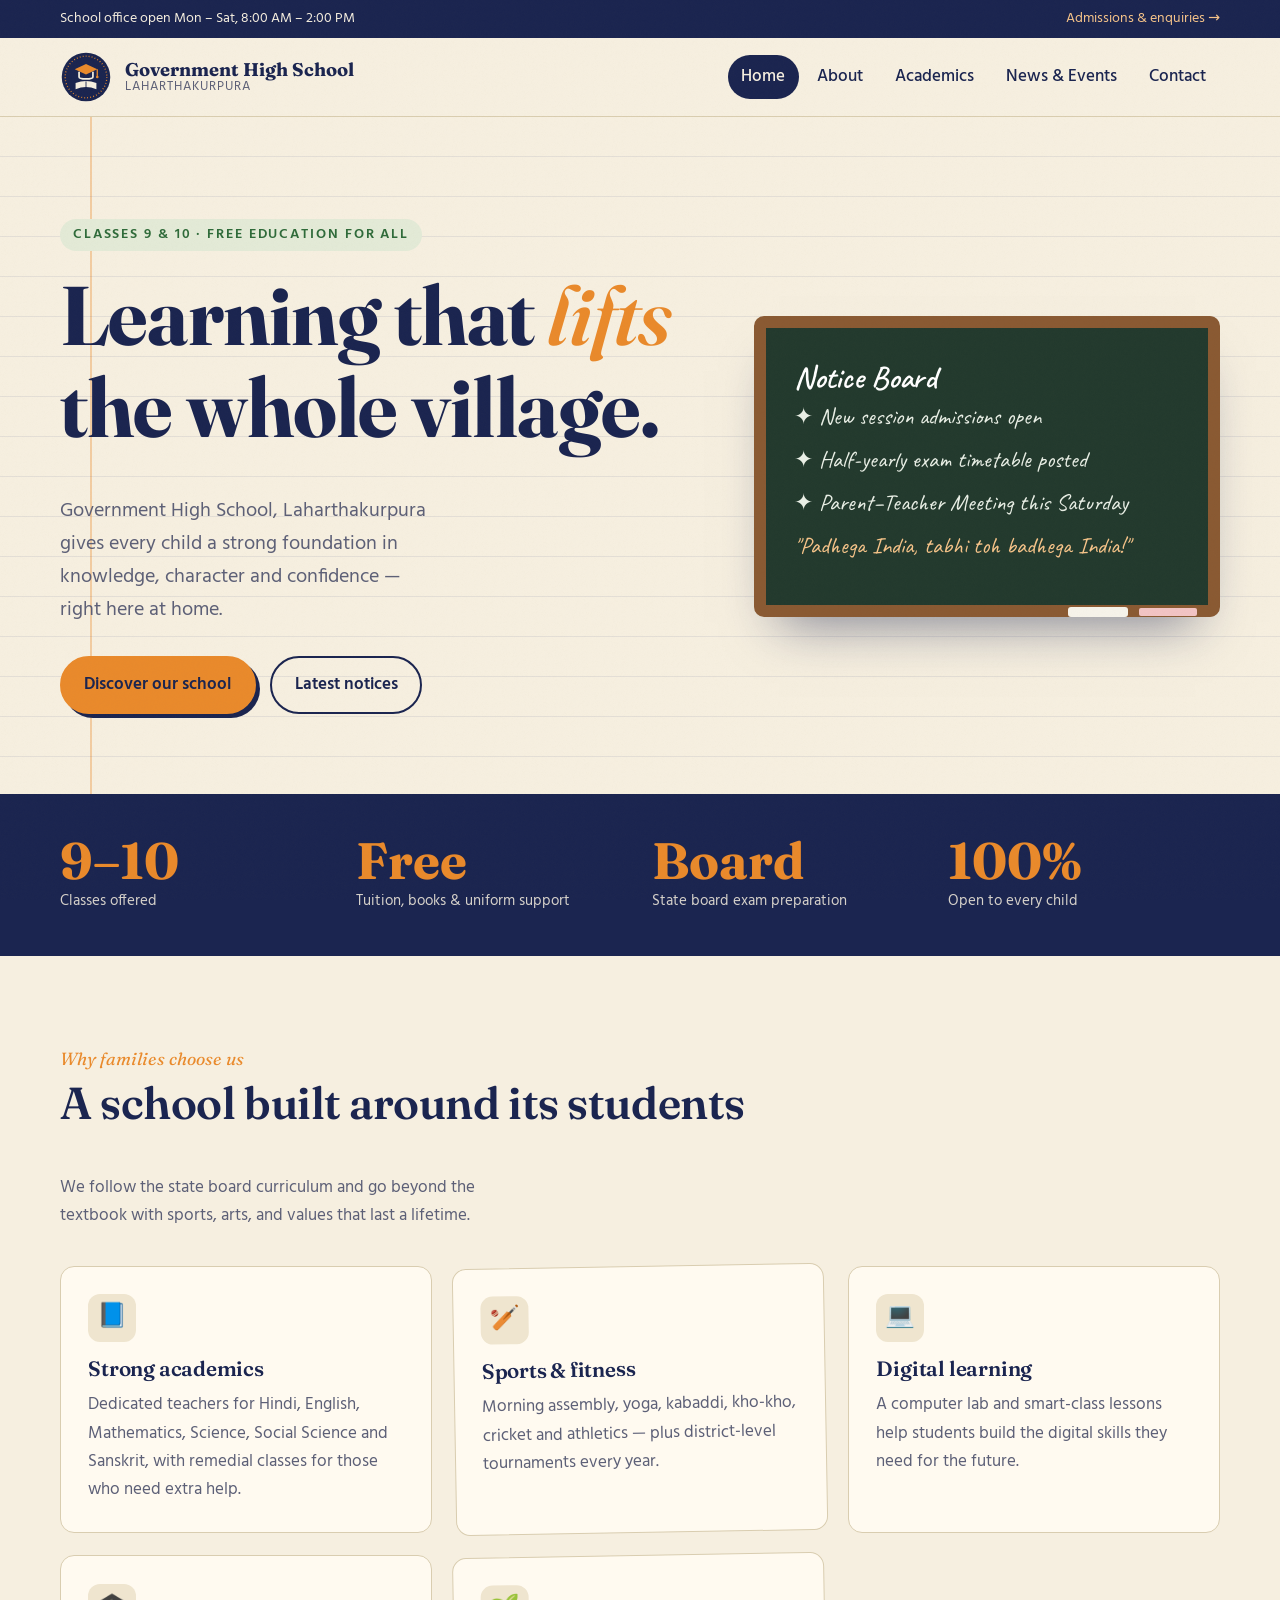
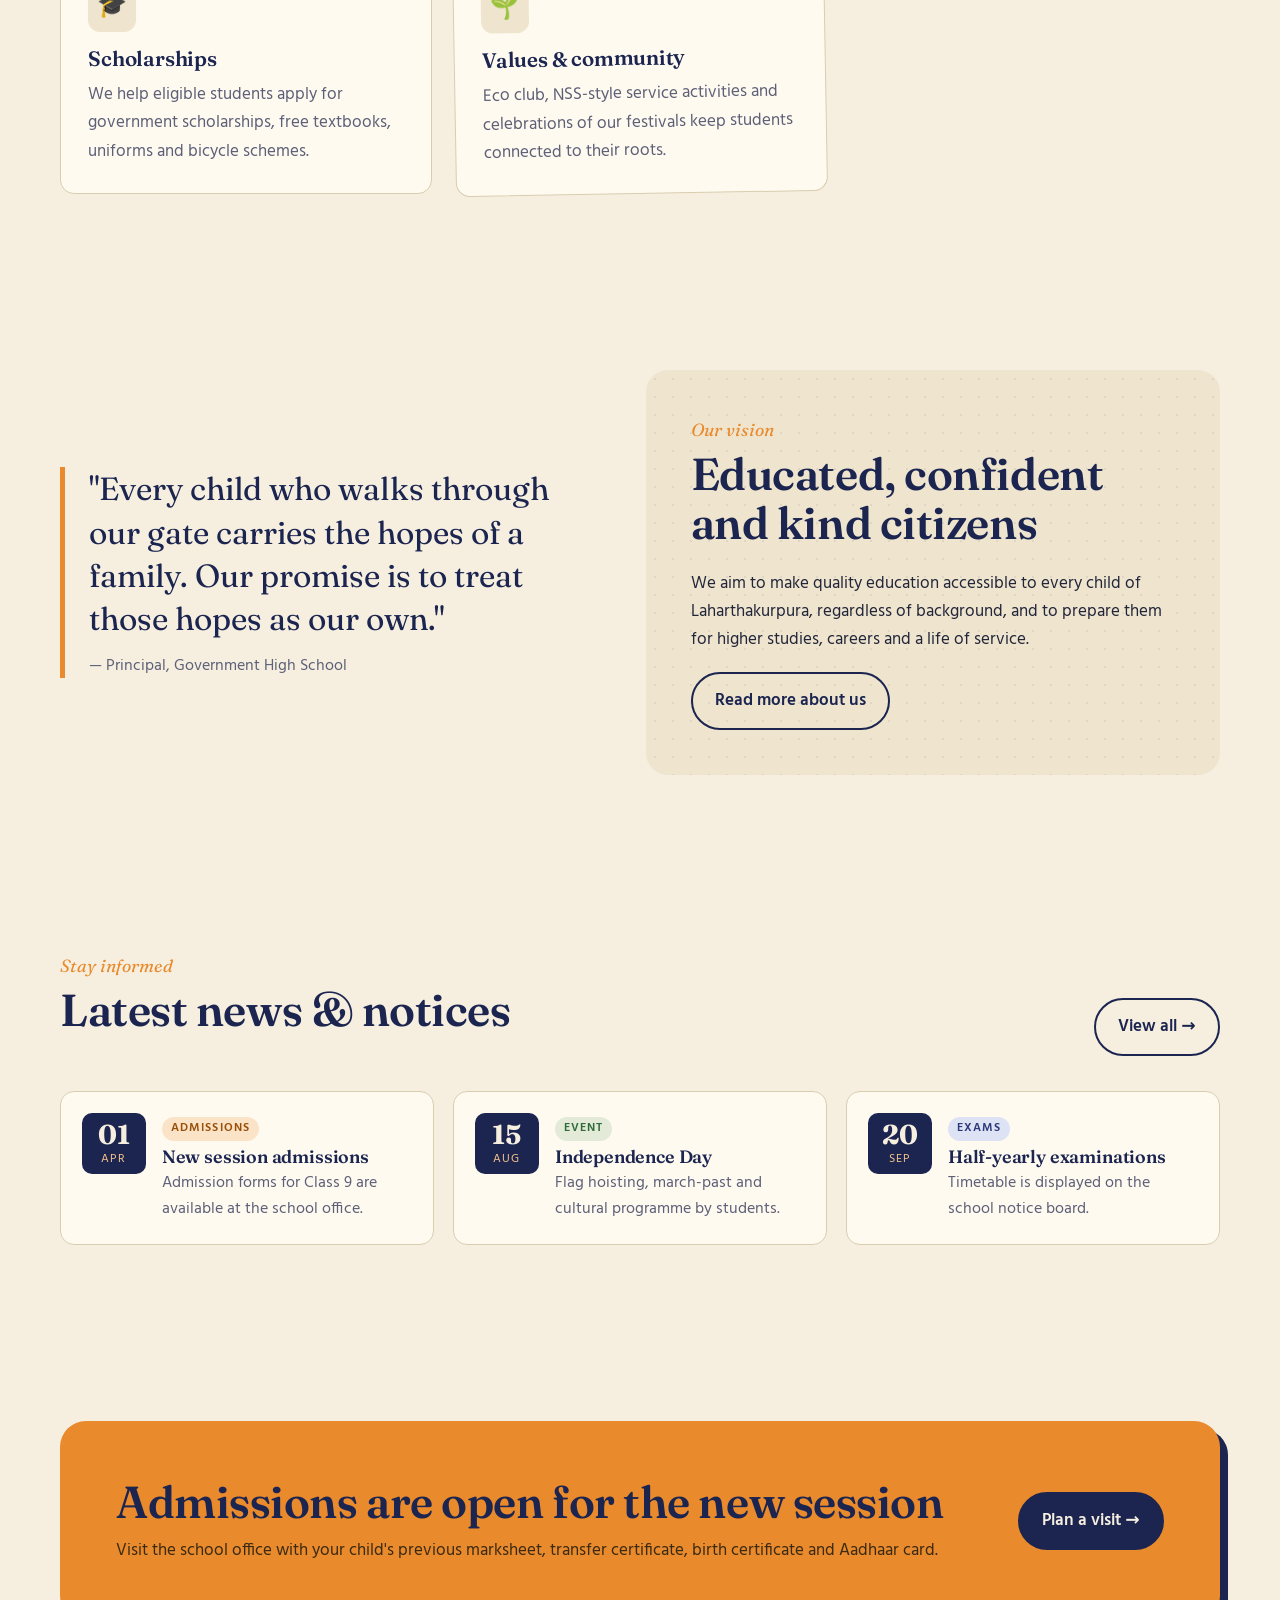
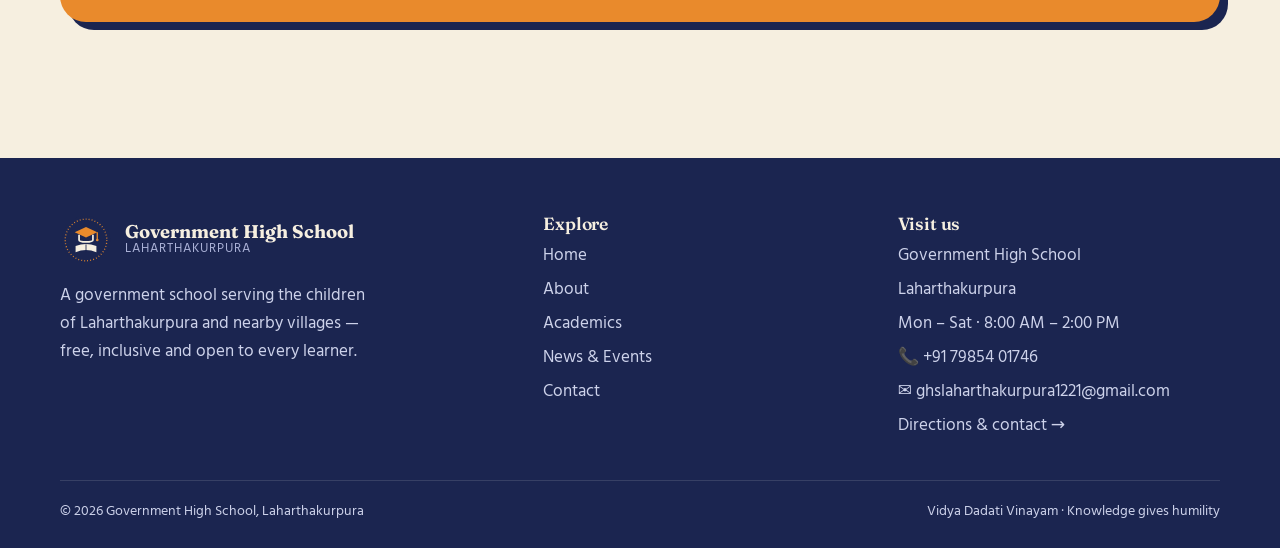
==== index.html @ e03aa651 "Initial commit via Netlify [skip ci]" ====
<!doctype html>
<html lang="en">
<head>
<meta charset="utf-8">
<meta name="viewport" content="width=device-width, initial-scale=1">
<title>Government High School, Laharthakurpura</title>
<meta name="description" content="Official website of Government High School, Laharthakurpura — academics, admissions, news and events.">
<link rel="icon" href="/favicon.svg" type="image/svg+xml">
<link rel="preconnect" href="https://fonts.googleapis.com">
<link rel="preconnect" href="https://fonts.gstatic.com" crossorigin>
<link href="https://fonts.googleapis.com/css2?family=Caveat:wght@500;700&family=Fraunces:ital,opsz,wght@0,9..144,500..700;1,9..144,500..700&family=Hind:wght@400;500;600&display=swap" rel="stylesheet">
<link rel="stylesheet" href="/assets/styles.css">
</head>
<body>
<a class="skip" href="#main">Skip to content</a>
<div class="strip"><div class="wrap">
  <span>School office open Mon – Sat, 8:00 AM – 2:00 PM</span>
  <span><a href="/contact.html">Admissions &amp; enquiries →</a></span>
</div></div>
<header class="site-header">
  <div class="wrap">
    <a class="brand" href="/">
      <img src="/assets/crest.svg" alt="" width="52" height="52">
      <span class="brand-text"><strong>Government High School</strong><span>Laharthakurpura</span></span>
    </a>
    <button class="nav-toggle" aria-expanded="false" aria-controls="site-nav">Menu</button>
    <nav class="nav" id="site-nav" aria-label="Main">
      <ul><li><a href="/" aria-current="page">Home</a></li><li><a href="/about.html">About</a></li><li><a href="/academics.html">Academics</a></li><li><a href="/news.html">News &amp; Events</a></li><li><a href="/contact.html">Contact</a></li></ul>
    </nav>
  </div>
</header>
<main id="main">

<section class="hero">
  <div class="wrap hero-grid">
    <div>
      <span class="eyebrow reveal">Classes 9 &amp; 10 · Free education for all</span>
      <h1 class="reveal d1">Learning that <em>lifts</em> the whole village.</h1>
      <p class="lead reveal d2">Government High School, Laharthakurpura gives every child a strong foundation in knowledge, character and confidence — right here at home.</p>
      <div class="hero-actions reveal d3">
        <a class="btn btn-primary" href="/about.html">Discover our school</a>
        <a class="btn btn-ghost" href="/news.html">Latest notices</a>
      </div>
    </div>
    <aside class="hero-card reveal d4" aria-label="Notice board">
      <h3>Notice Board</h3>
      <p>✦ New session admissions open</p>
      <p>✦ Half-yearly exam timetable posted</p>
      <p>✦ Parent–Teacher Meeting this Saturday</p>
      <p class="chalk-line">"Padhega India, tabhi toh badhega India!"</p>
    </aside>
  </div>
</section>

<div class="stats">
  <div class="wrap">
    <div class="stat"><strong>9–10</strong><span>Classes offered</span></div>
    <div class="stat"><strong>Free</strong><span>Tuition, books &amp; uniform support</span></div>
    <div class="stat"><strong>Board</strong><span>State board exam preparation</span></div>
    <div class="stat"><strong>100%</strong><span>Open to every child</span></div>
  </div>
</div>

<section>
  <div class="wrap">
    <div class="section-head on-scroll">
      <div><span class="kicker">Why families choose us</span><h2>A school built around its students</h2></div>
      <p>We follow the state board curriculum and go beyond the textbook with sports, arts, and values that last a lifetime.</p>
    </div>
    <div class="cards">
      <article class="card on-scroll"><div class="icon" aria-hidden="true">📘</div><h3>Strong academics</h3><p>Dedicated teachers for Hindi, English, Mathematics, Science, Social Science and Sanskrit, with remedial classes for those who need extra help.</p></article>
      <article class="card tilt on-scroll"><div class="icon" aria-hidden="true">🏏</div><h3>Sports &amp; fitness</h3><p>Morning assembly, yoga, kabaddi, kho-kho, cricket and athletics — plus district-level tournaments every year.</p></article>
      <article class="card on-scroll"><div class="icon" aria-hidden="true">💻</div><h3>Digital learning</h3><p>A computer lab and smart-class lessons help students build the digital skills they need for the future.</p></article>
      <article class="card on-scroll"><div class="icon" aria-hidden="true">🎓</div><h3>Scholarships</h3><p>We help eligible students apply for government scholarships, free textbooks, uniforms and bicycle schemes.</p></article>
      <article class="card tilt on-scroll"><div class="icon" aria-hidden="true">🌱</div><h3>Values &amp; community</h3><p>Eco club, NSS-style service activities and celebrations of our festivals keep students connected to their roots.</p></article>
    </div>
  </div>
</section>

<section>
  <div class="wrap split">
    <blockquote class="quote on-scroll">
      "Every child who walks through our gate carries the hopes of a family. Our promise is to treat those hopes as our own."
      <cite>— Principal, Government High School</cite>
    </blockquote>
    <div class="panel on-scroll">
      <span class="kicker">Our vision</span>
      <h2>Educated, confident and kind citizens</h2>
      <p>We aim to make quality education accessible to every child of Laharthakurpura, regardless of background, and to prepare them for higher studies, careers and a life of service.</p>
      <a class="btn btn-ghost" href="/about.html">Read more about us</a>
    </div>
  </div>
</section>

<section>
  <div class="wrap">
    <div class="section-head on-scroll">
      <div><span class="kicker">Stay informed</span><h2>Latest news &amp; notices</h2></div>
      <a class="btn btn-ghost" href="/news.html">View all →</a>
    </div>
    <div class="notices">
      <article class="notice on-scroll"><div class="date"><b>01</b><small>Apr</small></div><div><span class="tag orange">Admissions</span><h3>New session admissions</h3><p>Admission forms for Class 9 are available at the school office.</p></div></article>
      <article class="notice on-scroll"><div class="date"><b>15</b><small>Aug</small></div><div><span class="tag">Event</span><h3>Independence Day</h3><p>Flag hoisting, march-past and cultural programme by students.</p></div></article>
      <article class="notice on-scroll"><div class="date"><b>20</b><small>Sep</small></div><div><span class="tag blue">Exams</span><h3>Half-yearly examinations</h3><p>Timetable is displayed on the school notice board.</p></div></article>
    </div>
  </div>
</section>

<section>
  <div class="wrap">
    <div class="cta on-scroll">
      <div>
        <h2>Admissions are open for the new session</h2>
        <p>Visit the school office with your child's previous marksheet, transfer certificate, birth certificate and Aadhaar card.</p>
      </div>
      <a class="btn" href="/contact.html">Plan a visit →</a>
    </div>
  </div>
</section>
</main>
<footer class="site-footer">
  <div class="wrap">
    <div class="footer-grid">
      <div>
        <a class="brand" href="/" style="color:var(--paper)">
          <img src="/assets/crest.svg" alt="" width="52" height="52">
          <span class="brand-text"><strong>Government High School</strong><span style="color:#aab1d6">Laharthakurpura</span></span>
        </a>
        <p style="margin-top:1rem;max-width:36ch">A government school serving the children of Laharthakurpura and nearby villages — free, inclusive and open to every learner.</p>
      </div>
      <div>
        <h3>Explore</h3>
        <ul><li><a href="/">Home</a></li><li><a href="/about.html">About</a></li><li><a href="/academics.html">Academics</a></li><li><a href="/news.html">News &amp; Events</a></li><li><a href="/contact.html">Contact</a></li></ul>
      </div>
      <div>
        <h3>Visit us</h3>
        <ul>
          <li>Government High School</li>
          <li>Laharthakurpura</li>
          <li>Mon – Sat · 8:00 AM – 2:00 PM</li>
          <li><a href="tel:+917985401746">📞 +91 79854 01746</a></li>
          <li><a href="mailto:ghslaharthakurpura1221@gmail.com">✉️ ghslaharthakurpura1221@gmail.com</a></li>
          <li><a href="/contact.html">Directions &amp; contact →</a></li>
        </ul>
      </div>
    </div>
    <div class="footer-bottom">
      <span>© <span data-year></span> Government High School, Laharthakurpura</span>
      <span>Vidya Dadati Vinayam · Knowledge gives humility</span>
    </div>
  </div>
</footer>
<script src="/assets/main.js" defer></script>
</body>
</html>
---- assets/styles.css ----
:root {
  --ink: #1b2550;
  --ink-2: #2b3a78;
  --saffron: #e98a2c;
  --saffron-soft: #f6c48a;
  --leaf: #2f6b3a;
  --paper: #f6efe0;
  --paper-2: #efe5cf;
  --line: #d9cdb0;
  --text: #22263a;
  --muted: #5d6077;
  --chalk: #233a2e;
  --radius: 14px;
  --display: "Fraunces", Georgia, serif;
  --body: "Hind", system-ui, sans-serif;
  --wrap: min(1160px, 92vw);
}

* { box-sizing: border-box; }
html { scroll-behavior: smooth; }
body {
  margin: 0;
  font-family: var(--body);
  font-size: 1.075rem;
  line-height: 1.65;
  color: var(--text);
  background: var(--paper);
}
body::before {
  content: "";
  position: fixed; inset: 0;
  pointer-events: none;
  z-index: 100;
  opacity: .35;
  background-image: url("data:image/svg+xml,%3Csvg xmlns='http://www.w3.org/2000/svg' width='160' height='160'%3E%3Cfilter id='n'%3E%3CfeTurbulence baseFrequency='.9' numOctaves='2'/%3E%3CfeColorMatrix values='0 0 0 0 0.4 0 0 0 0 0.3 0 0 0 0 0.1 0 0 0 .08 0'/%3E%3C/filter%3E%3Crect width='100%25' height='100%25' filter='url(%23n)'/%3E%3C/svg%3E");
}
[hidden] { display: none !important; }
img { max-width: 100%; display: block; }
a { color: var(--ink-2); }
a:focus-visible, button:focus-visible { outline: 3px solid var(--saffron); outline-offset: 3px; border-radius: 4px; }
h1, h2, h3 { font-family: var(--display); color: var(--ink); line-height: 1.1; margin: 0 0 .5em; font-weight: 600; letter-spacing: -.01em; }
h1 { font-size: clamp(2.5rem, 6.5vw, 5.2rem); font-weight: 700; }
h2 { font-size: clamp(1.8rem, 3.6vw, 2.8rem); }
h3 { font-size: 1.3rem; }
p { margin: 0 0 1em; }
.wrap { width: var(--wrap); margin-inline: auto; }
.skip { position: absolute; left: -999px; top: 0; background: var(--ink); color: #fff; padding: .6rem 1rem; z-index: 200; }
.skip:focus { left: 1rem; top: 1rem; }

/* ---------- Top strip & header ---------- */
.strip {
  background: var(--ink);
  color: var(--paper);
  font-size: .9rem;
}
.strip .wrap { display: flex; justify-content: space-between; gap: 1rem; padding: .45rem 0; flex-wrap: wrap; }
.strip a { color: var(--saffron-soft); text-decoration: none; }

.site-header {
  position: sticky; top: 0; z-index: 50;
  background: rgba(246, 239, 224, .92);
  backdrop-filter: blur(8px);
  border-bottom: 1px solid var(--line);
}
.site-header .wrap { display: flex; align-items: center; justify-content: space-between; gap: 1rem; padding: .8rem 0; }
.brand { display: flex; align-items: center; gap: .8rem; text-decoration: none; color: var(--ink); }
.brand img { width: 52px; height: 52px; }
.brand-text { display: flex; flex-direction: column; line-height: 1.1; }
.brand-text strong { font-family: var(--display); font-size: 1.15rem; }
.brand-text span { font-size: .82rem; color: var(--muted); letter-spacing: .08em; text-transform: uppercase; }

.nav ul { list-style: none; display: flex; gap: .3rem; margin: 0; padding: 0; }
.nav a {
  display: block; padding: .5rem .85rem; border-radius: 999px;
  text-decoration: none; color: var(--ink); font-weight: 500;
  transition: background .2s, color .2s;
}
.nav a:hover { background: var(--paper-2); }
.nav a[aria-current="page"] { background: var(--ink); color: var(--paper); }
.nav-toggle {
  display: none; background: none; border: 2px solid var(--ink); border-radius: 10px;
  padding: .4rem .7rem; font: inherit; font-weight: 600; color: var(--ink); cursor: pointer;
}

@media (max-width: 860px) {
  .nav-toggle { display: block; }
  .nav { position: absolute; top: 100%; left: 0; right: 0; background: var(--paper); border-bottom: 1px solid var(--line); display: none; }
  .nav.open { display: block; }
  .nav ul { flex-direction: column; padding: .8rem 4vw 1.2rem; }
  .nav a { border-radius: 10px; }
}

/* ---------- Buttons ---------- */
.btn {
  display: inline-flex; align-items: center; gap: .5rem;
  padding: .8rem 1.4rem; border-radius: 999px;
  font-weight: 600; text-decoration: none;
  border: 2px solid var(--ink);
  transition: transform .2s, box-shadow .2s, background .2s;
}
.btn-primary { background: var(--saffron); color: var(--ink); border-color: var(--saffron); box-shadow: 4px 4px 0 var(--ink); }
.btn-primary:hover { transform: translate(-2px, -2px); box-shadow: 6px 6px 0 var(--ink); }
.btn-primary:active { transform: translate(2px, 2px); box-shadow: 1px 1px 0 var(--ink); }
.btn-ghost { color: var(--ink); background: transparent; }
.btn-ghost:hover { background: var(--ink); color: var(--paper); }

/* ---------- Hero ---------- */
.hero { position: relative; isolation: isolate; overflow: hidden; padding: clamp(3rem, 8vw, 6.5rem) 0 clamp(3rem, 7vw, 5rem); }
.hero::after {
  content: ""; position: absolute; inset: 0; z-index: -1;
  background:
    repeating-linear-gradient(to bottom, transparent 0 39px, rgba(43, 58, 120, .09) 39px 40px),
    linear-gradient(90deg, transparent 0 7vw, rgba(233, 138, 44, .35) 7vw calc(7vw + 2px), transparent calc(7vw + 2px));
}
.hero-grid { display: grid; grid-template-columns: 1.35fr 1fr; gap: clamp(2rem, 5vw, 4rem); align-items: center; }
.eyebrow {
  display: inline-block; font-size: .85rem; font-weight: 600; letter-spacing: .14em; text-transform: uppercase;
  color: var(--leaf); background: #e3ead7; padding: .3rem .8rem; border-radius: 999px; margin-bottom: 1.2rem;
}
.hero h1 em { font-style: italic; color: var(--saffron); font-weight: 600; }
.hero .lead { font-size: 1.25rem; color: var(--muted); max-width: 34ch; }
.hero-actions { display: flex; gap: .9rem; flex-wrap: wrap; margin-top: 1.8rem; }

.hero-card {
  position: relative;
  background: var(--chalk);
  color: #e9efe6;
  border: 12px solid #8a5a33;
  border-radius: 10px;
  padding: 2rem 1.8rem;
  box-shadow: 0 30px 50px -25px rgba(27, 37, 80, .55);
  transform: rotate(1.8deg);
  font-family: "Caveat", cursive;
}
.hero-card h3 { font-family: "Caveat", cursive; color: #fff; font-size: 2rem; margin-bottom: .2em; }
.hero-card p { font-size: 1.45rem; line-height: 1.35; margin: 0 0 .5em; }
.hero-card .chalk-line { color: var(--saffron-soft); }
.hero-card::after {
  content: ""; position: absolute; bottom: -12px; right: 18%; width: 60px; height: 10px; background: #f6f3ea; border-radius: 3px;
  box-shadow: 70px 0 0 -1px #f2c4c4;
}

/* ---------- Load-in reveal ---------- */
.reveal { opacity: 0; transform: translateY(18px); animation: rise .8s cubic-bezier(.2, .7, .2, 1) forwards; }
.d1 { animation-delay: .08s; } .d2 { animation-delay: .18s; } .d3 { animation-delay: .3s; } .d4 { animation-delay: .44s; }
@keyframes rise { to { opacity: 1; transform: none; } }
.on-scroll { opacity: 0; transform: translateY(24px); transition: opacity .7s, transform .7s cubic-bezier(.2, .7, .2, 1); }
.on-scroll.seen { opacity: 1; transform: none; }
@media (prefers-reduced-motion: reduce) {
  .reveal, .on-scroll { animation: none; opacity: 1; transform: none; transition: none; }
}

/* ---------- Sections ---------- */
section { padding: clamp(3rem, 7vw, 5.5rem) 0; }
.section-head { display: flex; justify-content: space-between; align-items: end; gap: 1.5rem; margin-bottom: 2.2rem; flex-wrap: wrap; }
.section-head p { max-width: 52ch; color: var(--muted); margin: 0; }
.kicker { font-family: var(--display); font-style: italic; color: var(--saffron); font-size: 1.1rem; display: block; margin-bottom: .3rem; }

.stats { background: var(--ink); color: var(--paper); padding: 2.6rem 0; }
.stats .wrap { display: grid; grid-template-columns: repeat(4, 1fr); gap: 1.5rem; }
.stat strong { display: block; font-family: var(--display); font-size: clamp(2.2rem, 4vw, 3.2rem); color: var(--saffron); line-height: 1; }
.stat span { font-size: .95rem; opacity: .85; }

.cards { display: grid; grid-template-columns: repeat(3, 1fr); gap: 1.4rem; }
.card {
  background: #fffaf0; border: 1px solid var(--line); border-radius: var(--radius);
  padding: 1.7rem; position: relative;
  transition: transform .25s, box-shadow .25s;
}
.card:hover { transform: translateY(-4px); box-shadow: 0 18px 30px -20px rgba(27, 37, 80, .45); }
.card .icon {
  width: 48px; height: 48px; border-radius: 12px; display: grid; place-items: center;
  background: var(--paper-2); color: var(--ink); font-size: 1.5rem; margin-bottom: 1rem;
}
.card p { color: var(--muted); margin: 0; }
.card.tilt { transform: rotate(-1deg); }
.card.tilt:hover { transform: rotate(0) translateY(-4px); }

.split { display: grid; grid-template-columns: 1fr 1.1fr; gap: clamp(2rem, 5vw, 4.5rem); align-items: center; }
.quote {
  font-family: var(--display); font-size: clamp(1.4rem, 2.6vw, 2rem); line-height: 1.35; color: var(--ink);
  border-left: 5px solid var(--saffron); padding-left: 1.5rem; margin: 0;
}
.quote cite { display: block; font-family: var(--body); font-style: normal; font-size: 1rem; color: var(--muted); margin-top: 1rem; }

.panel {
  background: var(--paper-2); border-radius: 22px; padding: clamp(1.6rem, 4vw, 2.8rem);
  background-image: radial-gradient(rgba(27, 37, 80, .08) 1.2px, transparent 1.2px);
  background-size: 18px 18px;
}

/* ---------- Notices ---------- */
.notices { display: grid; grid-template-columns: repeat(auto-fit, minmax(260px, 1fr)); gap: 1.2rem; }
.notice {
  display: grid; grid-template-columns: auto 1fr; gap: 1rem; align-items: start;
  background: #fffaf0; border: 1px solid var(--line); border-radius: var(--radius); padding: 1.3rem;
}
.date {
  width: 64px; text-align: center; background: var(--ink); color: var(--paper); border-radius: 10px; padding: .45rem 0; line-height: 1.05;
}
.date b { display: block; font-family: var(--display); font-size: 1.7rem; }
.date small { font-size: .75rem; letter-spacing: .1em; text-transform: uppercase; color: var(--saffron-soft); }
.notice h3 { font-size: 1.12rem; margin-bottom: .25em; }
.notice p { color: var(--muted); margin: 0; font-size: .98rem; }
.tag { display: inline-block; font-size: .72rem; font-weight: 600; letter-spacing: .1em; text-transform: uppercase; padding: .15rem .55rem; border-radius: 999px; background: #e3ead7; color: var(--leaf); margin-bottom: .4rem; }
.tag.orange { background: #fbe3c8; color: #9a4f08; }
.tag.blue { background: #dde2f5; color: var(--ink-2); }

/* ---------- Page header ---------- */
.page-head { isolation: isolate; padding: clamp(3rem, 7vw, 5rem) 0 clamp(2rem, 4vw, 3rem); border-bottom: 1px solid var(--line); position: relative; overflow: hidden; }
.page-head::after {
  content: ""; position: absolute; inset: 0; z-index: -1;
  background: repeating-linear-gradient(to bottom, transparent 0 39px, rgba(43, 58, 120, .08) 39px 40px);
}
.page-head h1 { font-size: clamp(2.4rem, 5.5vw, 4.2rem); }
.page-head p { font-size: 1.2rem; color: var(--muted); max-width: 56ch; }
.crumbs { font-size: .9rem; color: var(--muted); margin-bottom: 1rem; }
.crumbs a { color: var(--muted); }

/* ---------- Tables & lists ---------- */
.table-wrap { overflow-x: auto; border: 1px solid var(--line); border-radius: var(--radius); background: #fffaf0; }
table { width: 100%; border-collapse: collapse; min-width: 520px; }
th, td { text-align: left; padding: .85rem 1.1rem; border-bottom: 1px solid var(--line); }
th { background: var(--ink); color: var(--paper); font-weight: 600; }
tr:last-child td { border-bottom: 0; }
tbody tr:nth-child(even) { background: rgba(239, 229, 207, .5); }

.ticks { list-style: none; padding: 0; margin: 0; display: grid; gap: .6rem; }
.ticks li { padding-left: 1.8rem; position: relative; }
.ticks li::before { content: "✓"; position: absolute; left: 0; top: 0; color: var(--leaf); font-weight: 700; }

.timeline { list-style: none; padding: 0; margin: 0; border-left: 3px dashed var(--saffron); }
.timeline li { position: relative; padding: 0 0 1.6rem 1.6rem; }
.timeline li::before { content: ""; position: absolute; left: -10px; top: .4rem; width: 17px; height: 17px; border-radius: 50%; background: var(--ink); border: 3px solid var(--paper); }
.timeline strong { font-family: var(--display); color: var(--ink); font-size: 1.15rem; display: block; }

.filters { display: flex; flex-wrap: wrap; gap: .5rem; margin-bottom: 1.6rem; }
.filters button {
  font: inherit; font-weight: 600; padding: .45rem 1rem; border-radius: 999px; cursor: pointer;
  border: 2px solid var(--ink); background: transparent; color: var(--ink); transition: background .2s, color .2s;
}
.filters button:hover { background: var(--paper-2); }
.filters button[aria-pressed="true"] { background: var(--ink); color: var(--paper); }
.empty { display: none; text-align: center; padding: 2.5rem; border: 2px dashed var(--line); border-radius: var(--radius); color: var(--muted); }

.contact-grid { display: grid; grid-template-columns: 1fr 1fr; gap: 1.4rem; }
.contact-item { background: #fffaf0; border: 1px solid var(--line); border-radius: var(--radius); padding: 1.5rem; }
.contact-item h3 { font-size: 1.1rem; }
.contact-item p { margin: 0; color: var(--muted); }
.map {
  border-radius: var(--radius); overflow: hidden; border: 1px solid var(--line); min-height: 340px; height: 100%;
}
.map iframe { width: 100%; height: 100%; min-height: 340px; border: 0; display: block; }

/* ---------- CTA & footer ---------- */
.cta {
  background: var(--saffron); border-radius: 26px; padding: clamp(2rem, 5vw, 3.5rem);
  display: grid; grid-template-columns: 1.5fr auto; gap: 2rem; align-items: center;
  box-shadow: 8px 8px 0 var(--ink);
}
.cta h2 { margin-bottom: .25em; }
.cta p { margin: 0; color: #3b2a12; }
.cta .btn { background: var(--ink); color: var(--paper); }
.cta .btn:hover { background: var(--paper); color: var(--ink); }

.site-footer { background: var(--ink); color: #cdd2ea; padding: 3.5rem 0 1.5rem; margin-top: 3rem; }
.footer-grid { display: grid; grid-template-columns: 1.4fr 1fr 1fr; gap: 2rem; }
.site-footer h3 { color: var(--paper); font-size: 1.1rem; }
.site-footer a { color: #cdd2ea; text-decoration: none; }
.site-footer a:hover { color: var(--saffron-soft); }
.site-footer ul { list-style: none; padding: 0; margin: 0; display: grid; gap: .35rem; }
.footer-bottom { border-top: 1px solid rgba(255, 255, 255, .12); margin-top: 2.5rem; padding-top: 1.2rem; font-size: .9rem; display: flex; justify-content: space-between; flex-wrap: wrap; gap: 1rem; }

@media (max-width: 900px) {
  .hero-grid, .split, .contact-grid, .cta, .footer-grid { grid-template-columns: 1fr; }
  .cards { grid-template-columns: 1fr 1fr; }
  .stats .wrap { grid-template-columns: 1fr 1fr; }
  .hero-card { transform: rotate(0); }
}
@media (max-width: 600px) {
  .cards { grid-template-columns: 1fr; }
  .brand-text span { display: none; }
}
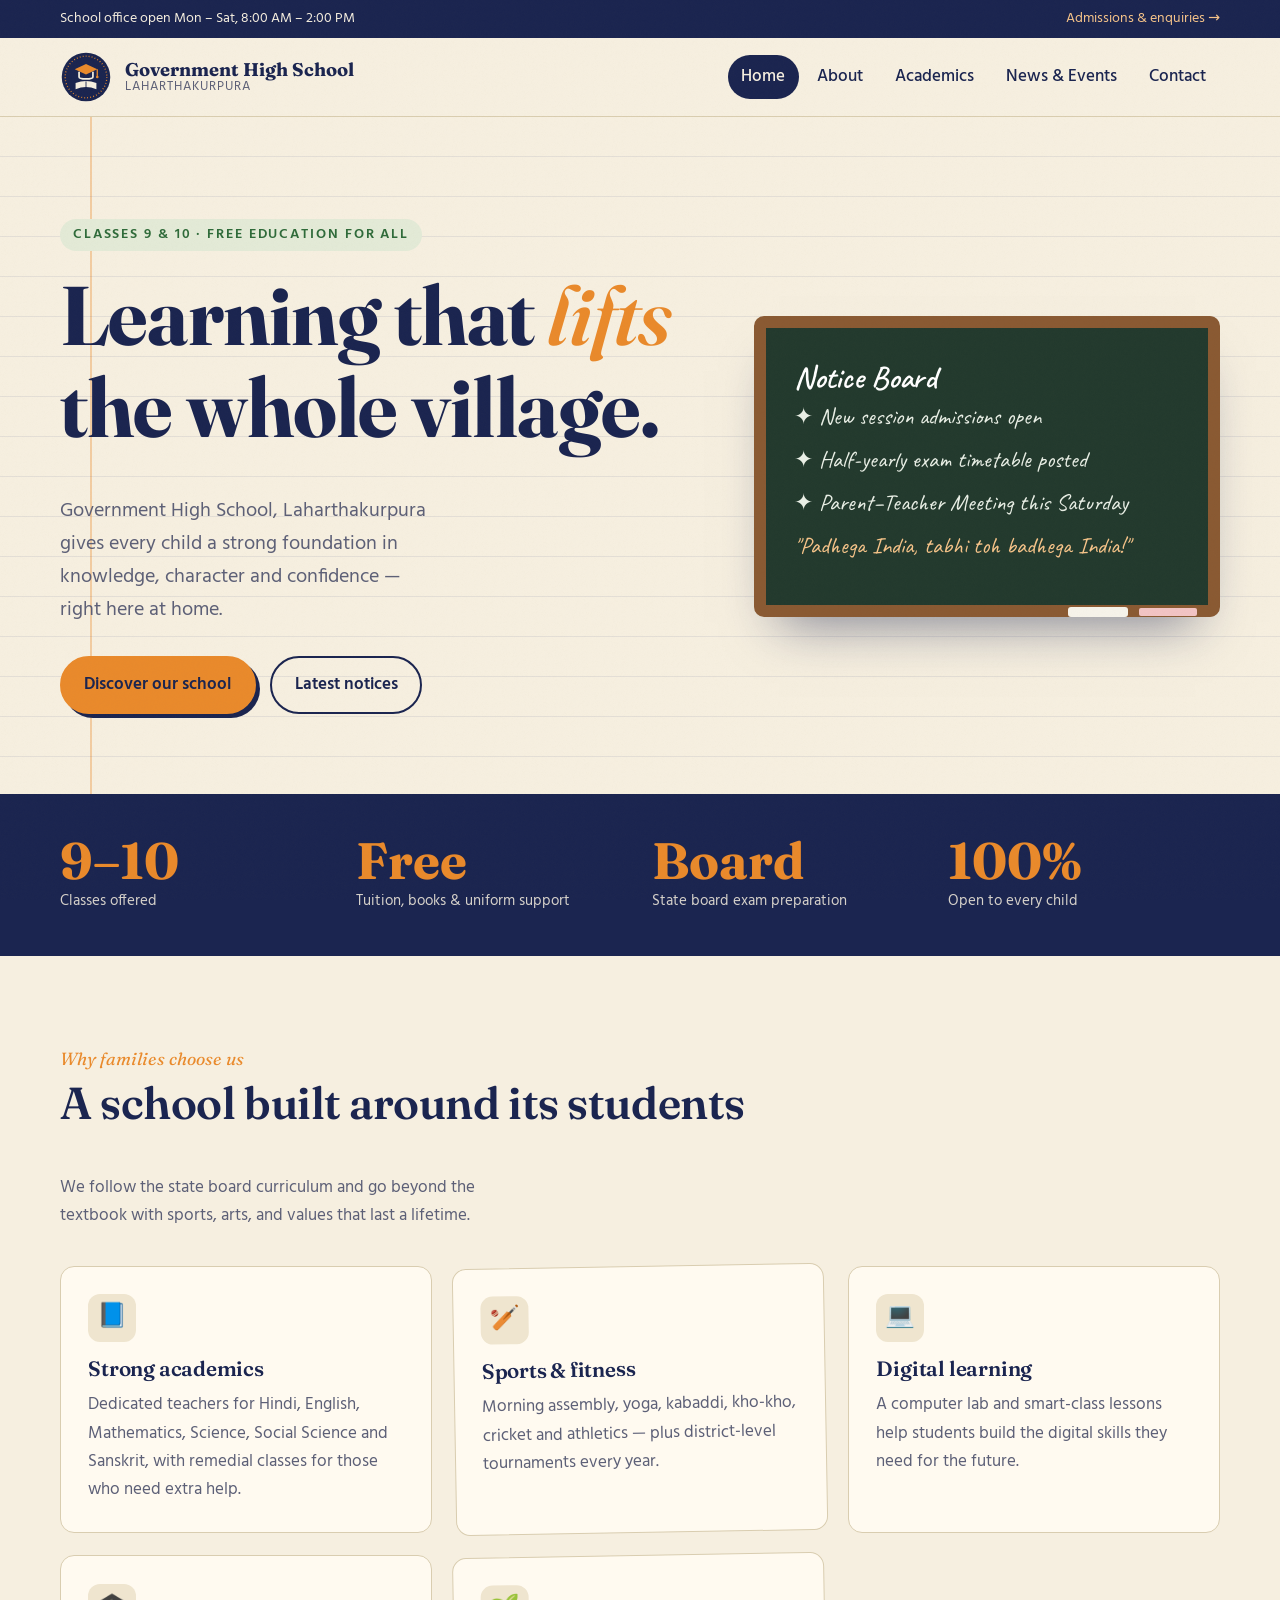
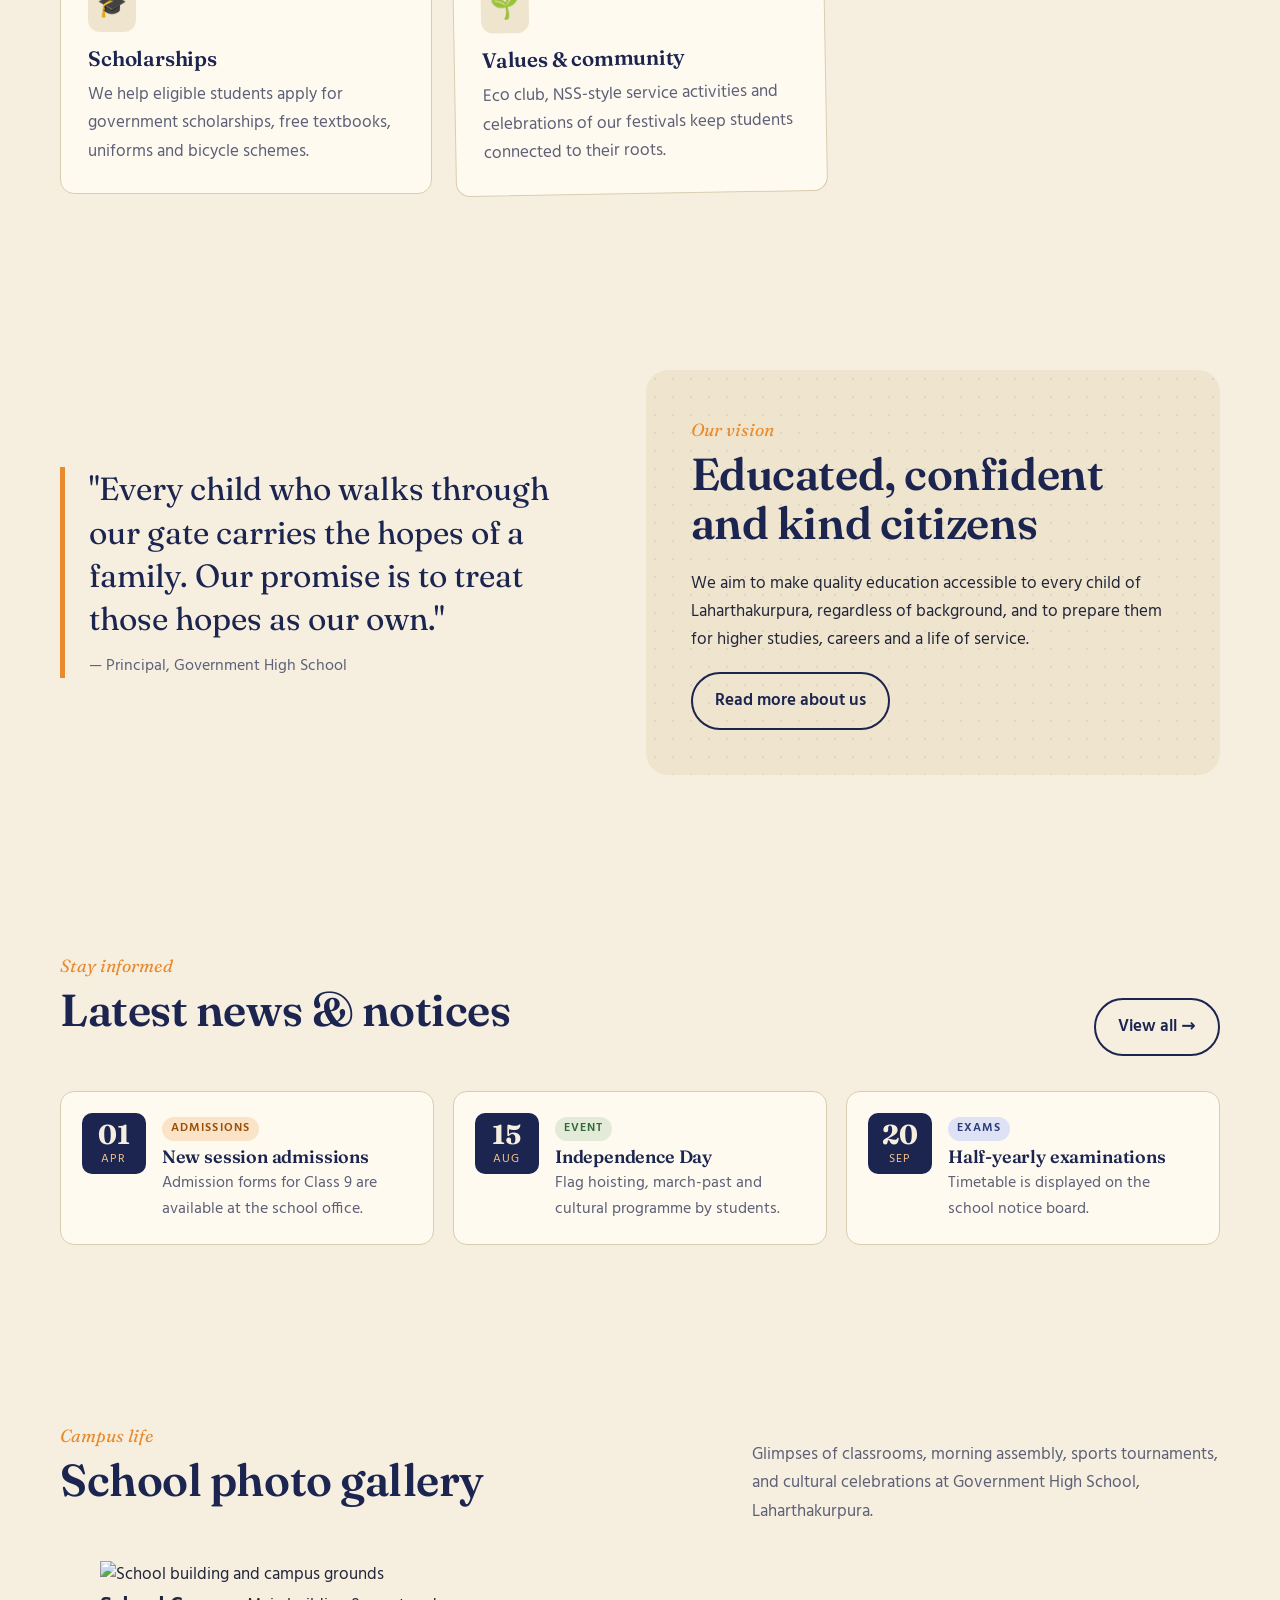
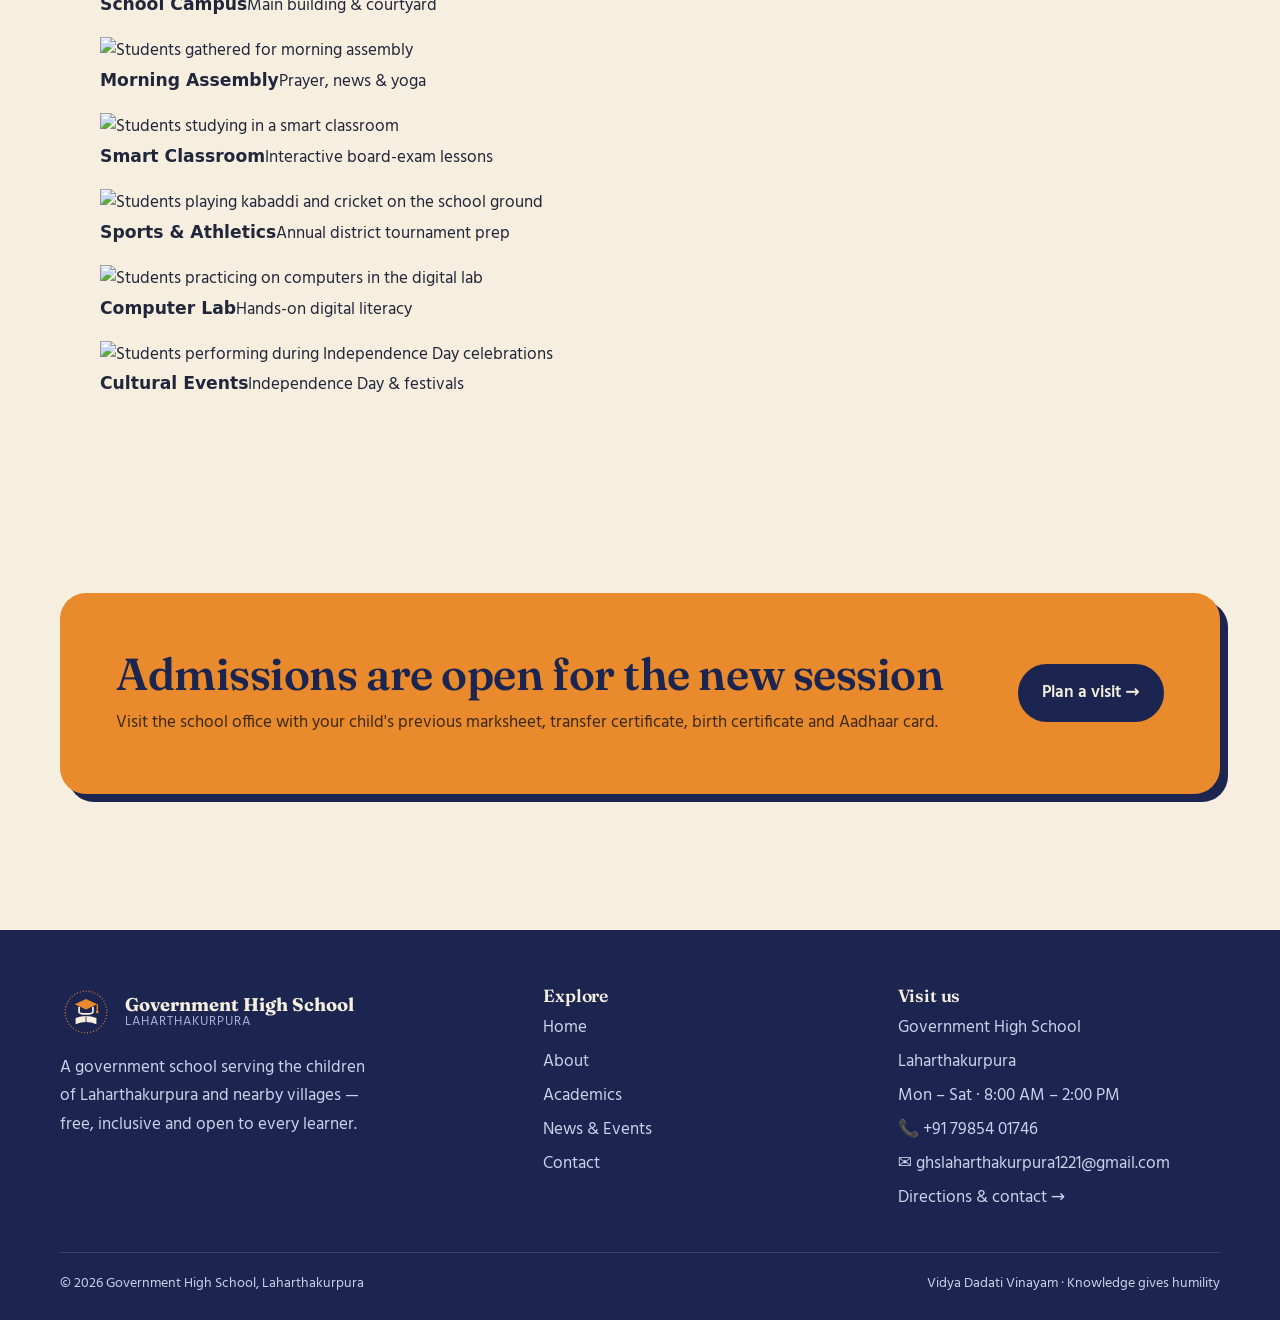
==== commit ff4a4291: "Add gallery section to index.html" ====
--- a/index.html
+++ b/index.html
@@ -105,7 +105,41 @@
     </div>
   </div>
 </section>
-
+<section id="gallery">
+  <div class="wrap">
+  <div class="section-head on-scroll">
+  <div><span class="kicker">Campus life</span><h2>School photo gallery</h2></div>
+<p>Glimpses of classrooms, morning assembly, sports tournaments, and cultural celebrations at Government High School, Laharthakurpura.</p>
+  </div>
+<div class="gallery-grid">
+  <figure class="gallery-item on-scroll">
+  <img src="/assets/gallery/campus.jpg" alt="School building and campus grounds" loading="lazy">
+<figcaption><strong>School Campus</strong><span>Main building &amp; courtyard</span></figcaption>
+  </figure>
+<figure class="gallery-item on-scroll">
+  <img src="/assets/gallery/assembly.jpg" alt="Students gathered for morning assembly" loading="lazy">
+<figcaption><strong>Morning Assembly</strong><span>Prayer, news &amp; yoga</span></figcaption>
+</figure>
+<figure class="gallery-item on-scroll">
+  <img src="/assets/gallery/classroom.jpg" alt="Students studying in a smart classroom" loading="lazy">
+<figcaption><strong>Smart Classroom</strong><span>Interactive board-exam lessons</span></figcaption>
+</figure>
+<figure class="gallery-item on-scroll">
+  <img src="/assets/gallery/sports.jpg" alt="Students playing kabaddi and cricket on the school ground" loading="lazy">
+<figcaption><strong>Sports &amp; Athletics</strong><span>Annual district tournament prep</span></figcaption>
+</figure>
+<figure class="gallery-item on-scroll">
+  <img src="/assets/gallery/digital-lab.jpg" alt="Students practicing on computers in the digital lab" loading="lazy">
+<figcaption><strong>Computer Lab</strong><span>Hands-on digital literacy</span></figcaption>
+</figure>
+<figure class="gallery-item on-scroll">
+  <img src="/assets/gallery/cultural.jpg" alt="Students performing during Independence Day celebrations" loading="lazy">
+<figcaption><strong>Cultural Events</strong><span>Independence Day &amp; festivals</span></figcaption>
+</figure>
+</div>
+  </div>
+</section>
+  
 <section>
   <div class="wrap">
     <div class="cta on-scroll">
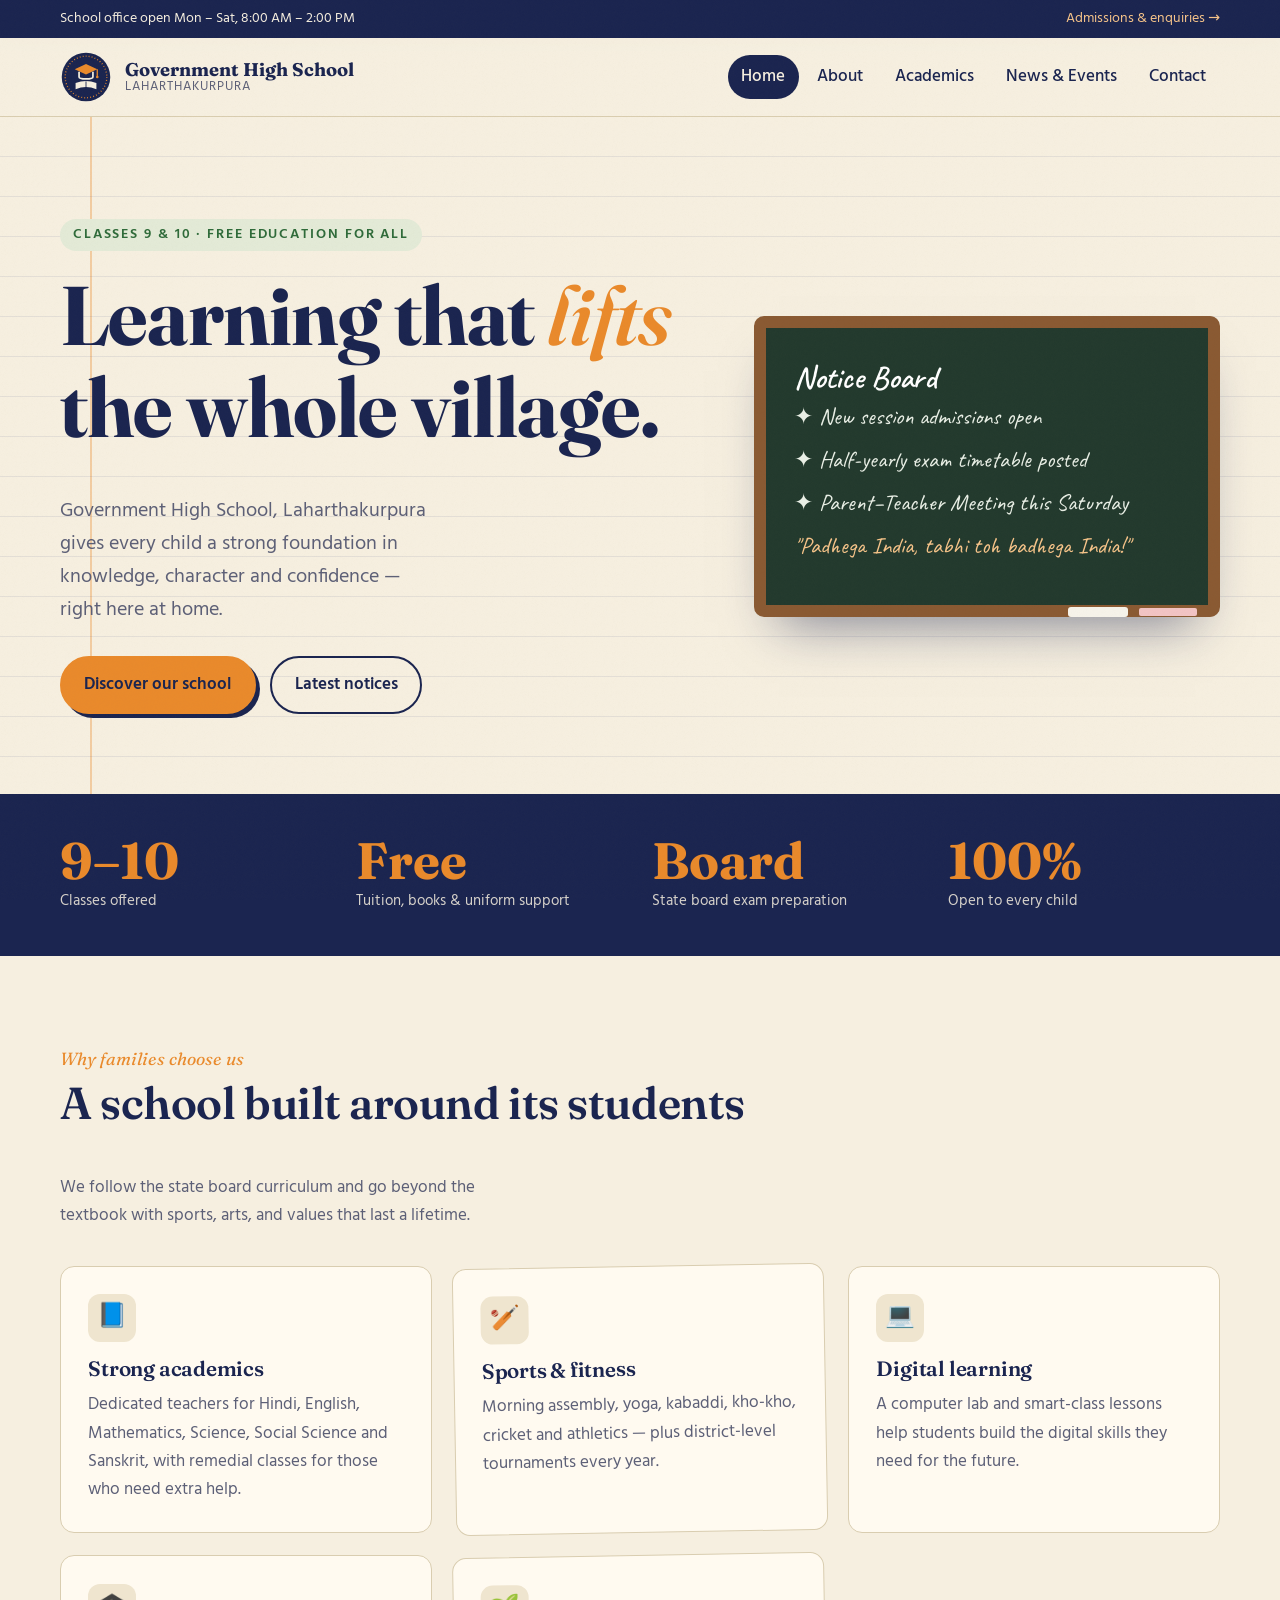
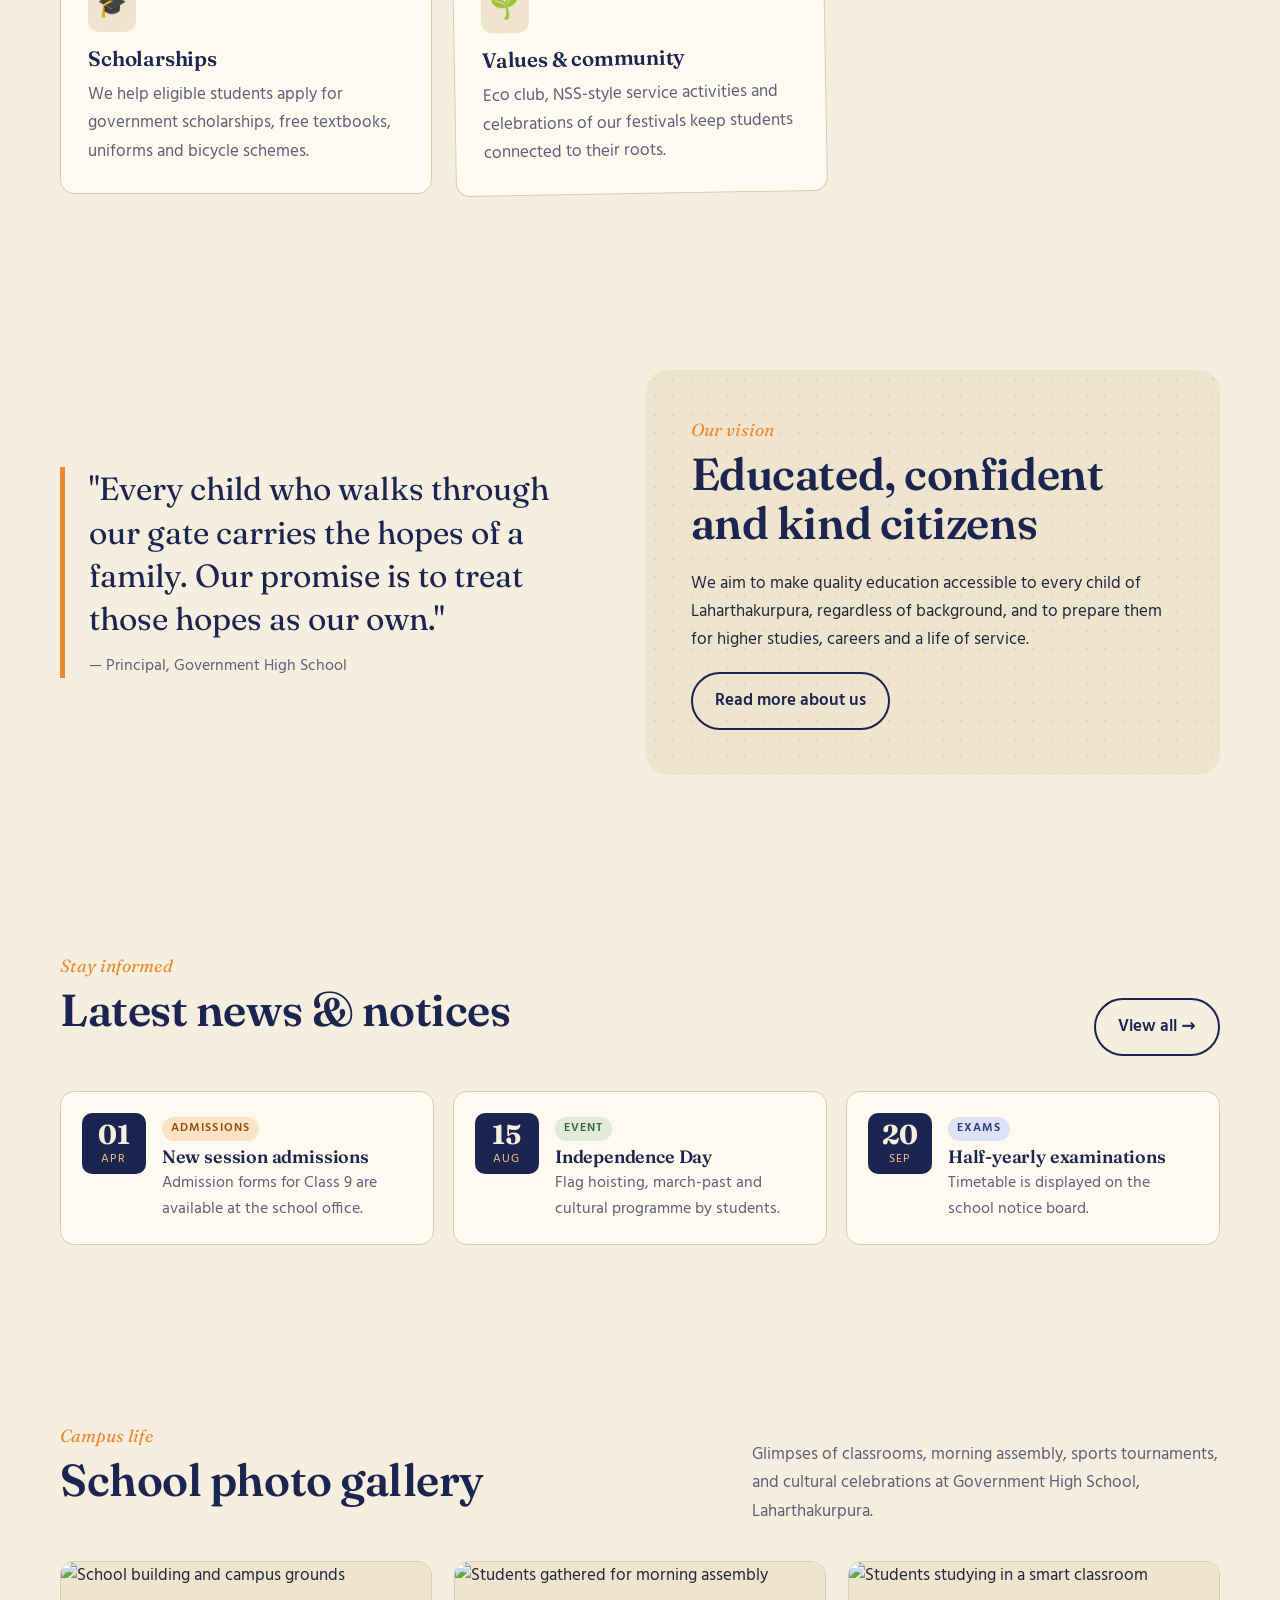
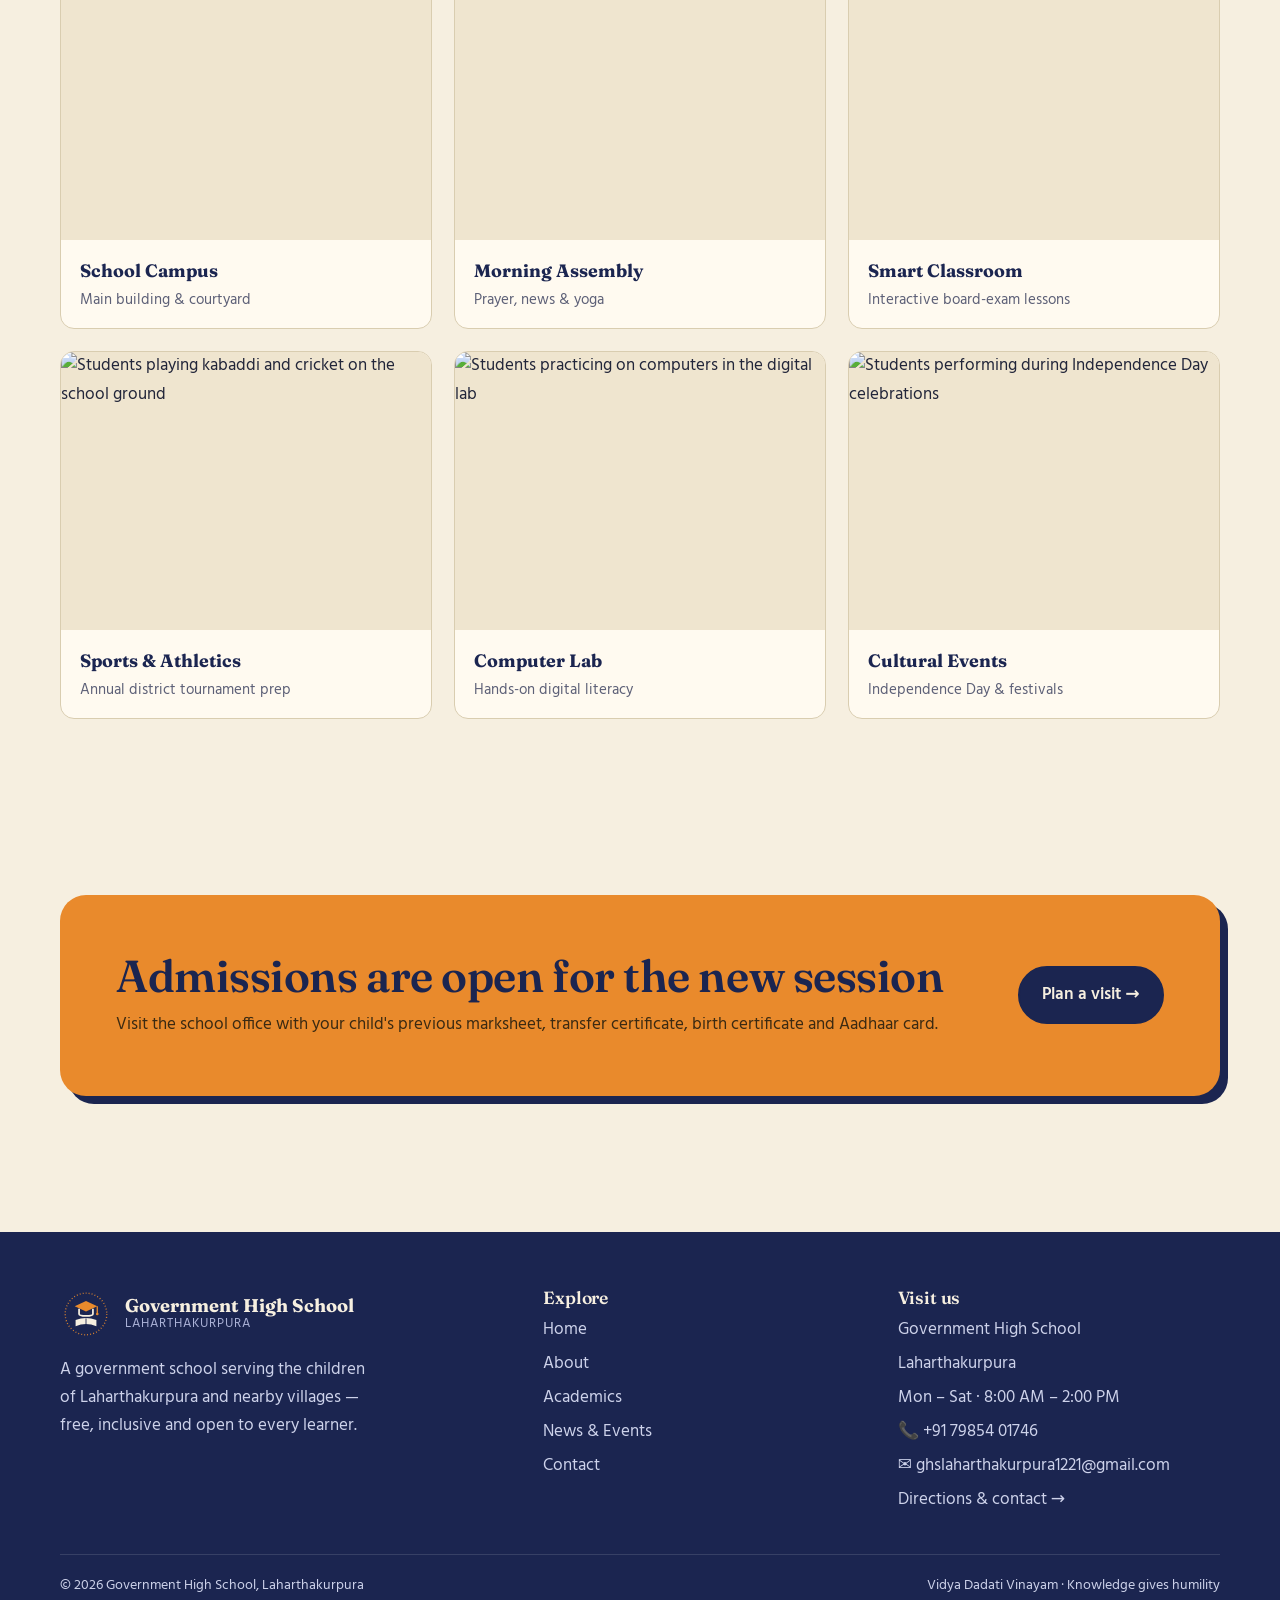
==== commit 06b4499e: "Update index.html" ====
--- a/index.html
+++ b/index.html
@@ -113,27 +113,27 @@
   </div>
 <div class="gallery-grid">
   <figure class="gallery-item on-scroll">
-  <img src="/assets/gallery/campus.jpg" alt="School building and campus grounds" loading="lazy">
-<figcaption><strong>School Campus</strong><span>Main building &amp; courtyard</span></figcaption>
-  </figure>
-<figure class="gallery-item on-scroll">
-  <img src="/assets/gallery/assembly.jpg" alt="Students gathered for morning assembly" loading="lazy">
-<figcaption><strong>Morning Assembly</strong><span>Prayer, news &amp; yoga</span></figcaption>
-</figure>
-<figure class="gallery-item on-scroll">
-  <img src="/assets/gallery/classroom.jpg" alt="Students studying in a smart classroom" loading="lazy">
-<figcaption><strong>Smart Classroom</strong><span>Interactive board-exam lessons</span></figcaption>
-</figure>
-<figure class="gallery-item on-scroll">
-  <img src="/assets/gallery/sports.jpg" alt="Students playing kabaddi and cricket on the school ground" loading="lazy">
-<figcaption><strong>Sports &amp; Athletics</strong><span>Annual district tournament prep</span></figcaption>
-</figure>
-<figure class="gallery-item on-scroll">
-  <img src="/assets/gallery/digital-lab.jpg" alt="Students practicing on computers in the digital lab" loading="lazy">
-<figcaption><strong>Computer Lab</strong><span>Hands-on digital literacy</span></figcaption>
-</figure>
-<figure class="gallery-item on-scroll">
-  <img src="/assets/gallery/cultural.jpg" alt="Students performing during Independence Day celebrations" loading="lazy">
+<img src="/.netlify/images?url=/assets/gallery/campus.jpg&w=800&fm=avif&q=80" srcset="/.netlify/images?url=/assets/gallery/campus.jpg&w=400&fm=avif&q=80 400w, /.netlify/images?url=/assets/gallery/campus.jpg&w=800&fm=avif&q=80 800w, /.netlify/images?url=/assets/gallery/campus.jpg&w=1200&fm=avif&q=80 1200w" sizes="(max-width: 768px) 100vw, 33vw" width="800" height="600" alt="School building and campus grounds" loading="lazy">
+          <figcaption><strong>School Campus</strong><span>Main building &amp; courtyard</span></figcaption>
+        </figure>
+        <figure class="gallery-item on-scroll">
+          <img src="/.netlify/images?url=/assets/gallery/assembly.jpg&w=800&fm=avif&q=80" srcset="/.netlify/images?url=/assets/gallery/assembly.jpg&w=400&fm=avif&q=80 400w, /.netlify/images?url=/assets/gallery/assembly.jpg&w=800&fm=avif&q=80 800w, /.netlify/images?url=/assets/gallery/assembly.jpg&w=1200&fm=avif&q=80 1200w" sizes="(max-width: 768px) 100vw, 33vw" width="800" height="600" alt="Students gathered for morning assembly" loading="lazy">
+          <figcaption><strong>Morning Assembly</strong><span>Prayer, news &amp; yoga</span></figcaption>
+        </figure>
+        <figure class="gallery-item on-scroll">
+          <img src="/.netlify/images?url=/assets/gallery/classroom.jpg&w=800&fm=avif&q=80" srcset="/.netlify/images?url=/assets/gallery/classroom.jpg&w=400&fm=avif&q=80 400w, /.netlify/images?url=/assets/gallery/classroom.jpg&w=800&fm=avif&q=80 800w, /.netlify/images?url=/assets/gallery/classroom.jpg&w=1200&fm=avif&q=80 1200w" sizes="(max-width: 768px) 100vw, 33vw" width="800" height="600" alt="Students studying in a smart classroom" loading="lazy">
+          <figcaption><strong>Smart Classroom</strong><span>Interactive board-exam lessons</span></figcaption>
+        </figure>
+        <figure class="gallery-item on-scroll">
+          <img src="/.netlify/images?url=/assets/gallery/sports.jpg&w=800&fm=avif&q=80" srcset="/.netlify/images?url=/assets/gallery/sports.jpg&w=400&fm=avif&q=80 400w, /.netlify/images?url=/assets/gallery/sports.jpg&w=800&fm=avif&q=80 800w, /.netlify/images?url=/assets/gallery/sports.jpg&w=1200&fm=avif&q=80 1200w" sizes="(max-width: 768px) 100vw, 33vw" width="800" height="600" alt="Students playing kabaddi and cricket on the school ground" loading="lazy">
+          <figcaption><strong>Sports &amp; Athletics</strong><span>Annual district tournament prep</span></figcaption>
+        </figure>
+        <figure class="gallery-item on-scroll">
+          <img src="/.netlify/images?url=/assets/gallery/digital-lab.jpg&w=800&fm=avif&q=80" srcset="/.netlify/images?url=/assets/gallery/digital-lab.jpg&w=400&fm=avif&q=80 400w, /.netlify/images?url=/assets/gallery/digital-lab.jpg&w=800&fm=avif&q=80 800w, /.netlify/images?url=/assets/gallery/digital-lab.jpg&w=1200&fm=avif&q=80 1200w" sizes="(max-width: 768px) 100vw, 33vw" width="800" height="600" alt="Students practicing on computers in the digital lab" loading="lazy">
+          <figcaption><strong>Computer Lab</strong><span>Hands-on digital literacy</span></figcaption>
+        </figure>
+        <figure class="gallery-item on-scroll">
+          <img src="/.netlify/images?url=/assets/gallery/cultural.jpg&w=800&fm=avif&q=80" srcset="/.netlify/images?url=/assets/gallery/cultural.jpg&w=400&fm=avif&q=80 400w, /.netlify/images?url=/assets/gallery/cultural.jpg&w=800&fm=avif&q=80 800w, /.netlify/images?url=/assets/gallery/cultural.jpg&w=1200&fm=avif&q=80 1200w" sizes="(max-width: 768px) 100vw, 33vw" width="800" height="600" alt="Students performing during Independence Day celebrations" loading="lazy">
 <figcaption><strong>Cultural Events</strong><span>Independence Day &amp; festivals</span></figcaption>
 </figure>
 </div>
--- a/assets/styles.css
+++ b/assets/styles.css
@@ -35,7 +35,7 @@
   background-image: url("data:image/svg+xml,%3Csvg xmlns='http://www.w3.org/2000/svg' width='160' height='160'%3E%3Cfilter id='n'%3E%3CfeTurbulence baseFrequency='.9' numOctaves='2'/%3E%3CfeColorMatrix values='0 0 0 0 0.4 0 0 0 0 0.3 0 0 0 0 0.1 0 0 0 .08 0'/%3E%3C/filter%3E%3Crect width='100%25' height='100%25' filter='url(%23n)'/%3E%3C/svg%3E");
 }
 [hidden] { display: none !important; }
-img { max-width: 100%; display: block; }
+img { max-width: 100%; height: auto; display: block; }
 a { color: var(--ink-2); }
 a:focus-visible, button:focus-visible { outline: 3px solid var(--saffron); outline-offset: 3px; border-radius: 4px; }
 h1, h2, h3 { font-family: var(--display); color: var(--ink); line-height: 1.1; margin: 0 0 .5em; font-weight: 600; letter-spacing: -.01em; }
@@ -251,6 +251,45 @@
   border-radius: var(--radius); overflow: hidden; border: 1px solid var(--line); min-height: 340px; height: 100%;
 }
 .map iframe { width: 100%; height: 100%; min-height: 340px; border: 0; display: block; }
+/* ---------- Gallery ---------- */
+.gallery-grid {
+  display: grid;
+  grid-template-columns: repeat(3, 1fr);
+  gap: 1.4rem;
+}
+.gallery-item {
+  margin: 0;
+  background: #fffaf0;
+  border: 1px solid var(--line);
+  border-radius: var(--radius);
+  overflow: hidden;
+  transition: transform .25s, box-shadow .25s;
+}
+.gallery-item:hover {
+  transform: translateY(-4px);
+  box-shadow: 0 18px 30px -20px rgba(27, 37, 80, .45);
+}
+.gallery-item img {
+  width: 100%;
+  aspect-ratio: 4 / 3;
+  object-fit: cover;
+  background: var(--paper-2);
+}
+.gallery-item figcaption {
+  padding: 1rem 1.2rem;
+  display: flex;
+  flex-direction: column;
+  gap: .15rem;
+}
+.gallery-item figcaption strong {
+  font-family: var(--display);
+  color: var(--ink);
+  font-size: 1.12rem;
+}
+.gallery-item figcaption span {
+  color: var(--muted);
+  font-size: .92rem;
+}
 
 /* ---------- CTA & footer ---------- */
 .cta {
@@ -273,11 +312,11 @@
 
 @media (max-width: 900px) {
   .hero-grid, .split, .contact-grid, .cta, .footer-grid { grid-template-columns: 1fr; }
-  .cards { grid-template-columns: 1fr 1fr; }
+  .cards, .gallery-grid { grid-template-columns: 1fr 1fr; }
   .stats .wrap { grid-template-columns: 1fr 1fr; }
   .hero-card { transform: rotate(0); }
 }
 @media (max-width: 600px) {
-  .cards { grid-template-columns: 1fr; }
+  .cards, .gallery-grid { grid-template-columns: 1fr; }
   .brand-text span { display: none; }
 }
